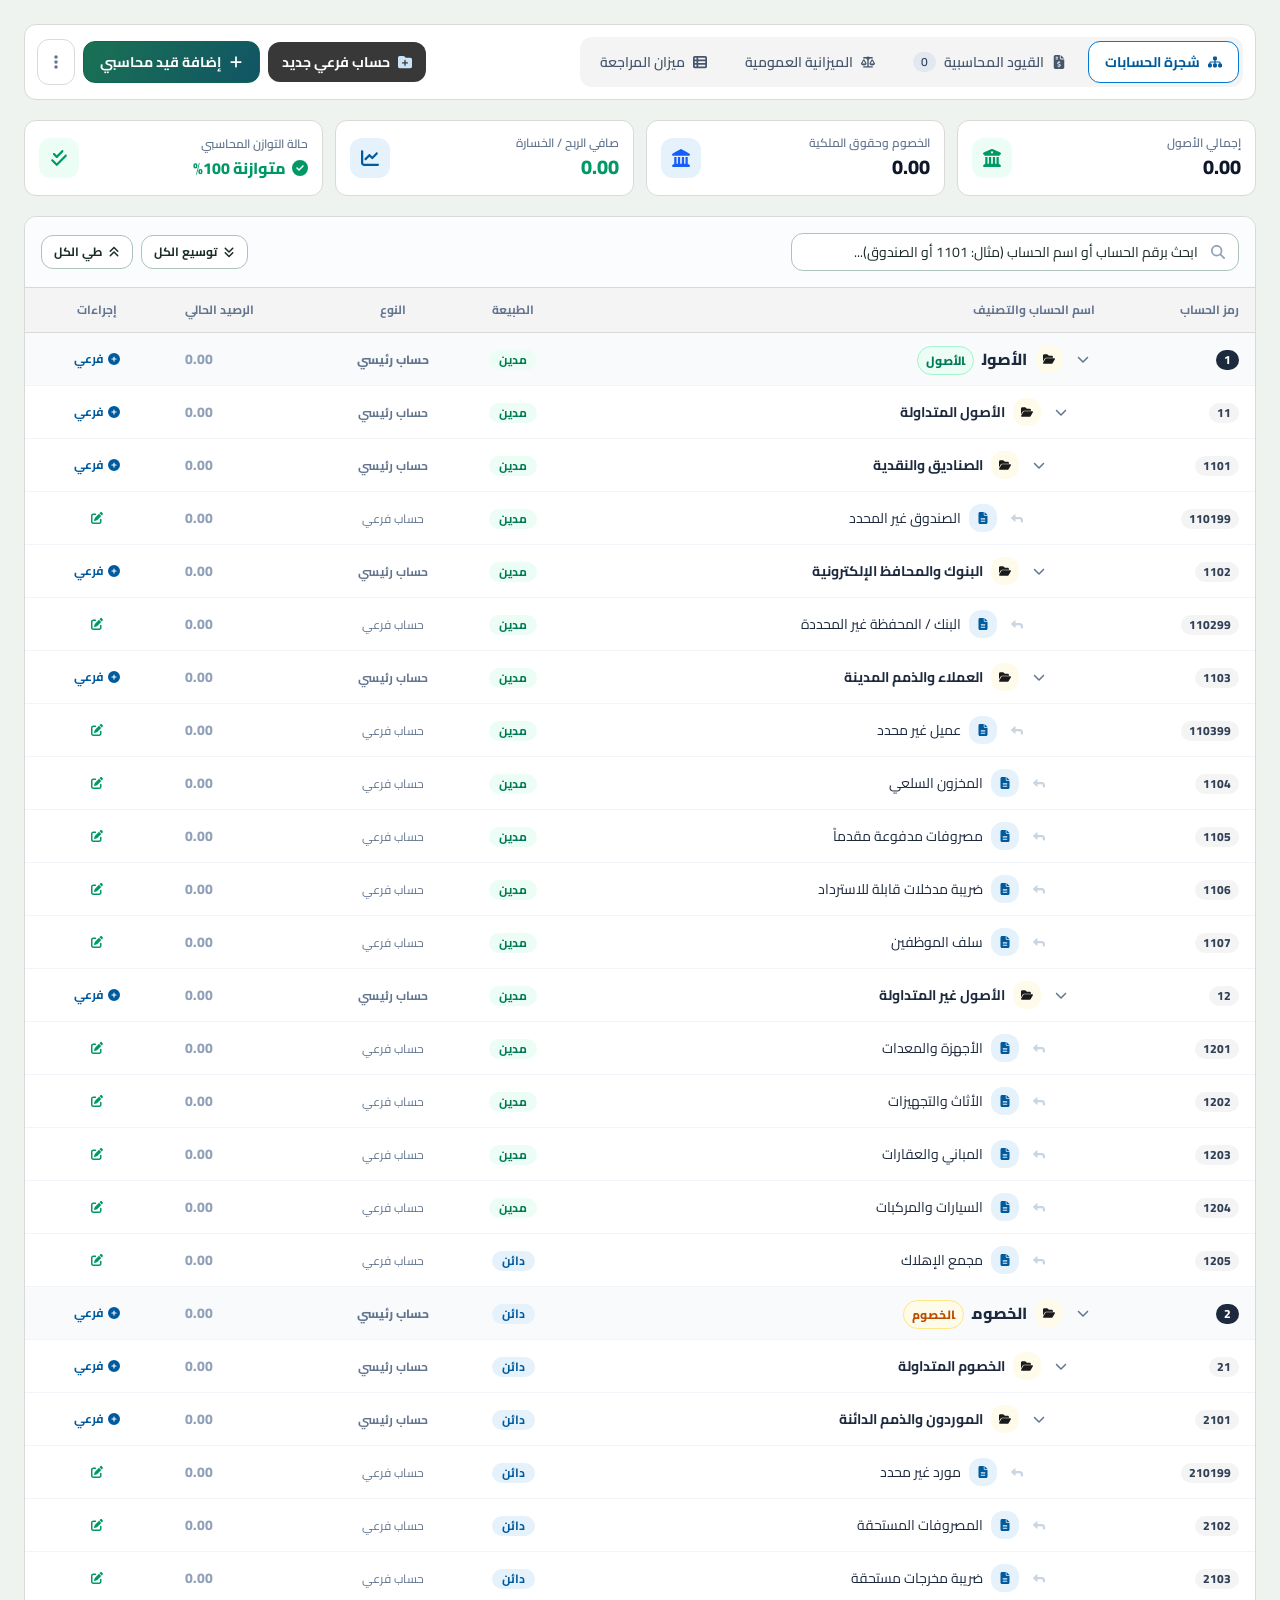
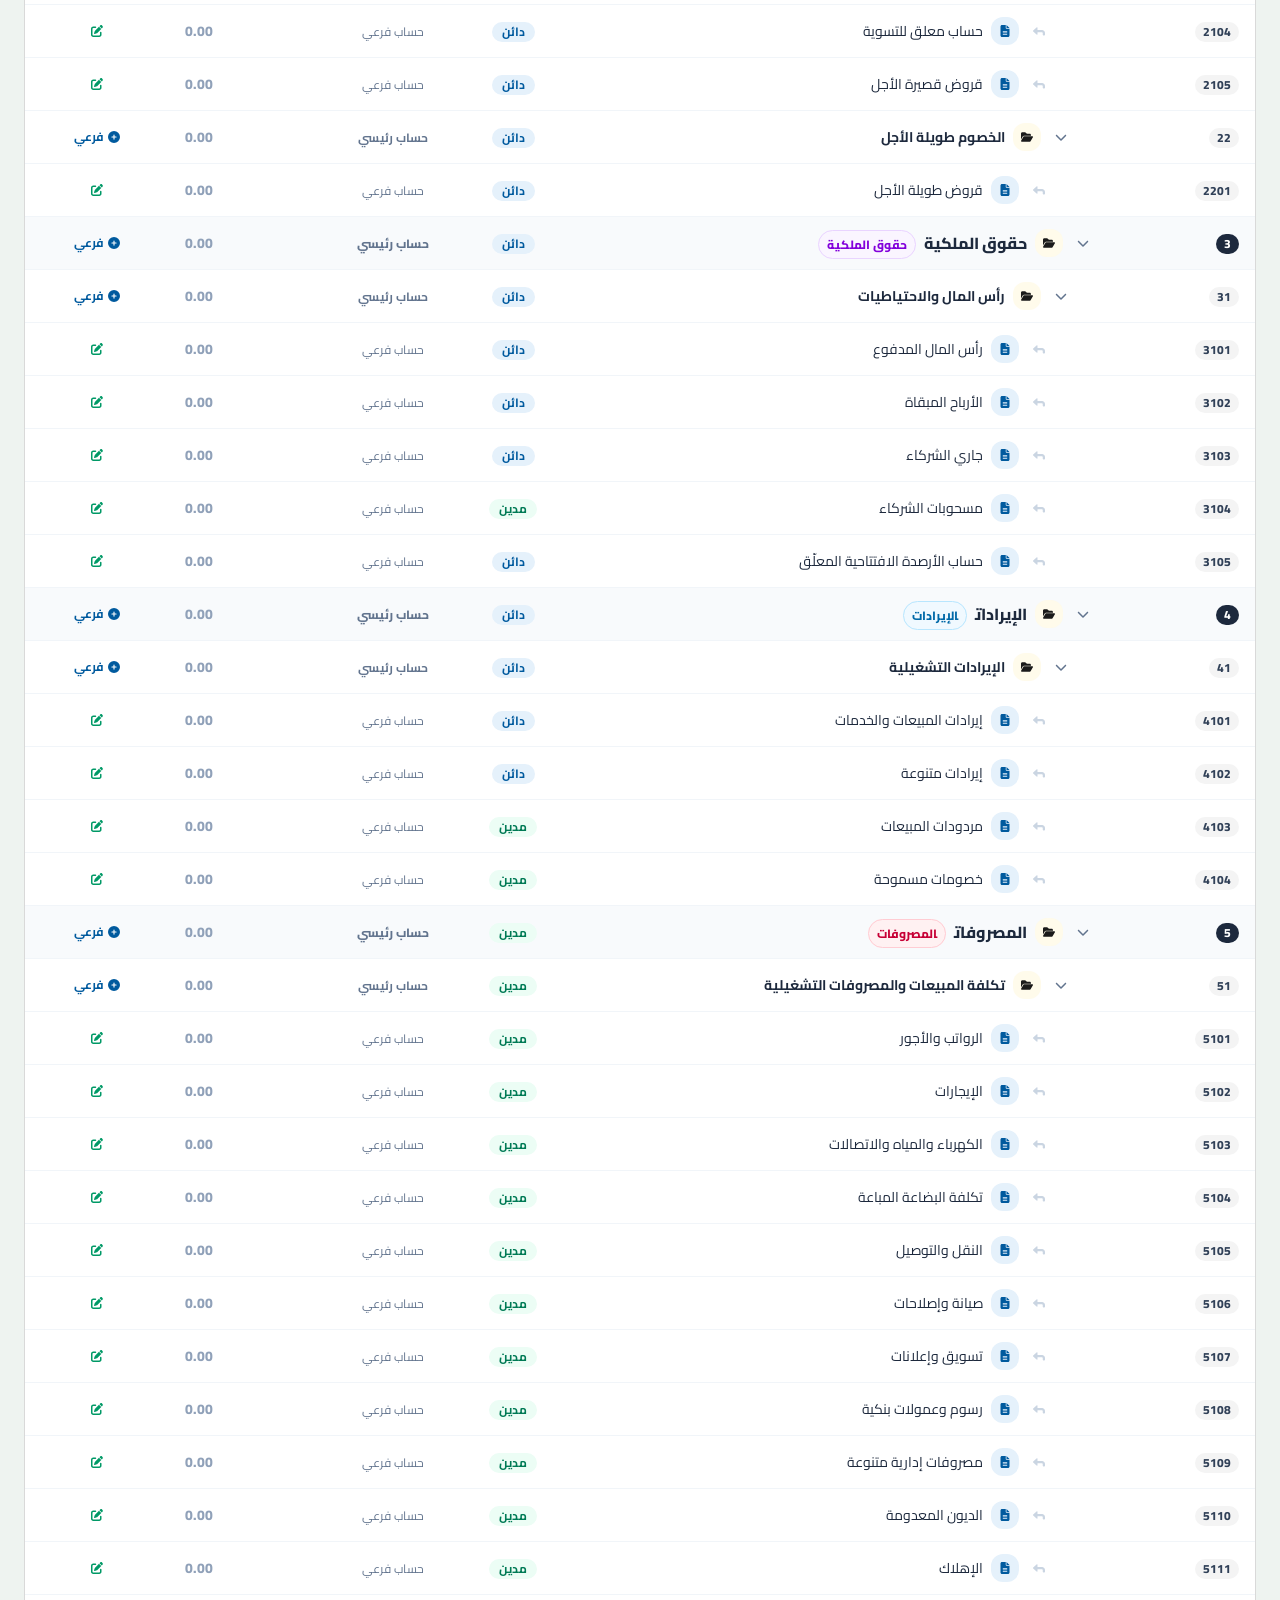
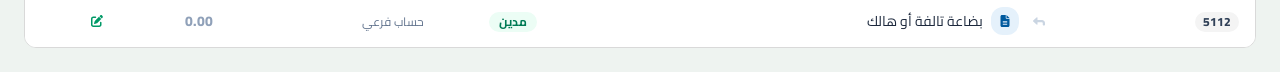
==== accounting.html @ c924f735 "Add files via upload" ====
<!DOCTYPE html>
<html lang="ar" dir="rtl" class="theme-win10 ct-win-accounting">
<head>
<link rel="stylesheet" href="./card-theme.css?v=21">
<script id="ct-locale-boot">(function(){
 try{
   var l=localStorage.getItem('ct-language')||'ar';
   var rtl=/^(ar|ur|fa|ku|ps|he|yi)$/.test(l);
   document.documentElement.lang=l;
   document.documentElement.dir=rtl?'rtl':'ltr';
   document.documentElement.dataset.ctDirection=rtl?'rtl':'ltr';
   if(l!=='ar')document.documentElement.setAttribute('data-ct-i18n-preparing','1');
 }catch(e){}
})();</script>
<meta charset="UTF-8">
<meta name="viewport" content="width=device-width, initial-scale=1.0">
<meta name="theme-color" content="#126454">
<title>النظام المحاسبي المتكامل — كاش توب 3</title>
<link rel="stylesheet" href="./offline-fonts.css">
<link rel="stylesheet" href="./accounting-theme.css?v=7.9.4.182">
<link rel="stylesheet" href="./windows10.css?v=20">
<link rel="stylesheet" href="./accounting-windows10.css?v=7.9.4.182">
<script src="./accounting-icons.js?v=7.9.4.182" defer></script>
<style>
.fa-icon-inline{display:inline-block;width:1em;height:1em;fill:currentColor;vertical-align:-.125em;flex-shrink:0} .fa-rotate-270{transform:rotate(270deg)}
body {font-family:'Cairo','Tajawal',sans-serif;background-color:#f8fafc;color:#0f172a}
.tabular-nums{font-variant-numeric:tabular-nums}
::-webkit-scrollbar{width:6px;height:6px}::-webkit-scrollbar-track{background:#f1f5f9}::-webkit-scrollbar-thumb{background:#cbd5e1;border-radius:9999px}::-webkit-scrollbar-thumb:hover{background:#94a3b8}
[hidden]{display:none!important}
@media print{body{background-color:#fff!important}.no-print{display:none!important}.print-only{display:block!important}.print-shadow-none{box-shadow:none!important;border:1px solid #e2e8f0!important}}
</style>
<script src="./accounting.js?v=7.9.4.182" defer></script>
<link rel="stylesheet" href="./ct-google-translate.css?v=17">
<script src="./ct-google-translate.js?v=17" defer></script>
</head>
<body class="min-h-screen antialiased selection:bg-indigo-100 selection:text-indigo-900 win10-accounting-body">
<main class="max-w-7xl mx-auto px-3 sm:px-6 py-4 sm:py-6">
  <!-- شريط التحكم: نفس كود المستخدم -->
  <div class="no-print bg-white rounded-2xl shadow-sm border border-slate-200/80 p-2.5 sm:p-3 mb-5 flex flex-col lg:flex-row items-stretch lg:items-center justify-between gap-3">
    <div class="grid grid-cols-2 sm:flex sm:flex-wrap items-center gap-1.5 bg-slate-100 p-1 rounded-xl">
      <button type="button" data-tab="coa" id="tab-btn-coa" class="tab-btn flex items-center justify-center gap-2 px-4 py-2.5 rounded-lg text-sm font-bold transition-all bg-white text-indigo-700 shadow-sm"><i class="fa-solid fa-sitemap"></i><span>شجرة الحسابات</span></button>
      <button type="button" data-tab="journal" id="tab-btn-journal" class="tab-btn flex items-center justify-center gap-2 px-4 py-2.5 rounded-lg text-sm font-semibold text-slate-600 hover:text-slate-900 transition-all"><i class="fa-solid fa-file-invoice-dollar"></i><span>القيود المحاسبية</span><span id="entry-count" class="bg-slate-200 text-slate-700 text-xs px-2 py-0.5 rounded-full tabular-nums">0</span></button>
      <button type="button" data-tab="balance" id="tab-btn-balance" class="tab-btn flex items-center justify-center gap-2 px-4 py-2.5 rounded-lg text-sm font-semibold text-slate-600 hover:text-slate-900 transition-all"><i class="fa-solid fa-scale-balanced"></i><span>الميزانية العمومية</span></button>
      <button type="button" data-tab="trial" id="tab-btn-trial" class="tab-btn flex items-center justify-center gap-2 px-4 py-2.5 rounded-lg text-sm font-semibold text-slate-600 hover:text-slate-900 transition-all"><i class="fa-solid fa-table-list"></i><span>ميزان المراجعة</span></button>
    </div>
    <div class="flex flex-wrap items-center justify-between sm:justify-end gap-2">
      <button type="button" id="new-account" class="flex-1 sm:flex-none inline-flex items-center justify-center gap-2 px-3.5 py-2.5 bg-slate-800 hover:bg-slate-900 text-white text-xs sm:text-sm font-bold rounded-xl transition shadow-sm"><i class="fa-solid fa-folder-plus text-indigo-300"></i><span>حساب فرعي جديد</span></button>
      <button type="button" id="new-journal" class="flex-1 sm:flex-none inline-flex items-center justify-center gap-2 px-4 py-2.5 bg-indigo-600 hover:bg-indigo-700 text-white text-xs sm:text-sm font-bold rounded-xl transition shadow-sm shadow-indigo-200"><i class="fa-solid fa-plus"></i><span>إضافة قيد محاسبي</span></button>
      <div class="relative" id="data-menu-wrap">
        <button type="button" id="data-menu-btn" title="خيارات البيانات" class="p-2.5 text-slate-500 hover:text-slate-800 hover:bg-slate-100 rounded-xl border border-slate-200 transition"><i class="fa-solid fa-ellipsis-vertical px-1"></i></button>
        <div id="data-menu-dropdown" hidden class="absolute left-0 mt-2 w-56 bg-white rounded-xl shadow-xl border border-slate-200 py-1.5 z-40">
          <button type="button" id="reload-data" class="w-full text-right px-4 py-2.5 text-xs font-semibold text-slate-700 hover:bg-slate-50 flex items-center gap-2.5"><i class="fa-solid fa-rotate-left text-indigo-500"></i><span>تحديث البيانات الفعلية</span></button>
          <div class="px-3 py-2 border-t border-slate-100">
            <label for="as-of" class="block text-xs font-bold text-slate-600 mb-1">حتى تاريخ</label><input type="date" id="as-of" class="w-full px-3 py-2 bg-white border border-slate-200 rounded-xl text-xs focus:outline-none focus:border-indigo-500">
          </div>
          <div class="px-3 py-2">
            <label for="fiscal-filter" class="block text-xs font-bold text-slate-600 mb-1">السنة المالية</label><select id="fiscal-filter" class="w-full px-3 py-2 bg-white border border-slate-200 rounded-xl text-xs focus:outline-none focus:border-indigo-500"><option value="all">جميع الفترات</option></select>
          </div>
          <div class="px-3 py-2">
            <label for="origin-filter" class="block text-xs font-bold text-slate-600 mb-1">مصدر القيود</label><select id="origin-filter" class="w-full px-3 py-2 bg-white border border-slate-200 rounded-xl text-xs focus:outline-none focus:border-indigo-500"><option value="all">كل المصادر</option><option value="auto">حركات البرنامج التلقائية</option><option value="manual">القيود اليدوية</option></select>
          </div>
          <p id="live-status" class="px-3 pt-2 text-xs text-slate-500 border-t border-slate-100 leading-relaxed">تُحتسب الأرصدة من بيانات الشركة</p>
        </div>
      </div>
    </div>
  </div>

  <!-- بطاقات مؤشرات مالية؛ نسخ نفس بناء المستخدم -->
  <div class="no-print grid grid-cols-2 lg:grid-cols-4 gap-3 mb-5">
    <div class="bg-white rounded-2xl p-3.5 border border-slate-200/80 shadow-sm flex items-center justify-between"><div><p class="text-xs font-semibold text-slate-500">إجمالي الأصول</p><p id="kpi-assets" class="text-lg sm:text-xl font-extrabold text-slate-900 tabular-nums mt-0.5">0.00</p></div><div class="w-10 h-10 rounded-xl bg-emerald-50 text-emerald-600 flex items-center justify-center text-lg"><i class="fa-solid fa-building-columns"></i></div></div>
    <div class="bg-white rounded-2xl p-3.5 border border-slate-200/80 shadow-sm flex items-center justify-between"><div><p class="text-xs font-semibold text-slate-500">الخصوم وحقوق الملكية</p><p id="kpi-right" class="text-lg sm:text-xl font-extrabold text-slate-900 tabular-nums mt-0.5">0.00</p></div><div class="w-10 h-10 rounded-xl bg-blue-50 text-blue-600 flex items-center justify-center text-lg"><i class="fa-solid fa-landmark"></i></div></div>
    <div class="bg-white rounded-2xl p-3.5 border border-slate-200/80 shadow-sm flex items-center justify-between"><div><p class="text-xs font-semibold text-slate-500">صافي الربح / الخسارة</p><p id="kpi-profit" class="text-lg sm:text-xl font-extrabold text-emerald-600 tabular-nums mt-0.5">0.00</p></div><div class="w-10 h-10 rounded-xl bg-indigo-50 text-indigo-600 flex items-center justify-center text-lg"><i class="fa-solid fa-chart-line"></i></div></div>
    <div class="bg-white rounded-2xl p-3.5 border border-slate-200/80 shadow-sm flex items-center justify-between"><div><p class="text-xs font-semibold text-slate-500">حالة التوازن المحاسبي</p><p id="kpi-balanced" class="text-sm sm:text-base font-extrabold text-emerald-600 mt-1 flex items-center gap-1.5"><i class="fa-solid fa-circle-check"></i> متوازنة 100%</p><span id="balance-diff-label" hidden></span></div><div id="kpi-balance-icon-box" class="w-10 h-10 rounded-xl bg-emerald-50 text-emerald-600 flex items-center justify-center text-lg"><i class="fa-solid fa-check-double"></i></div></div>
  </div>
  <div id="coverage-notice" class="no-print bg-amber-50 border border-amber-200 text-amber-900 px-4 py-3 rounded-xl mb-4 text-xs font-semibold leading-6" hidden></div>

  <!-- شجرة الحسابات -->
  <section id="panel-coa" class="tab-view space-y-4">
    <div class="bg-white rounded-2xl shadow-sm border border-slate-200/80 overflow-hidden">
      <div class="p-4 border-b border-slate-100 flex flex-col sm:flex-row items-stretch sm:items-center justify-between gap-3 bg-slate-50/50">
        <div class="relative flex-1 max-w-md"><i class="fa-solid fa-magnifying-glass absolute right-3.5 top-1/2 -translate-y-1/2 text-slate-400 text-sm"></i><input type="text" id="coa-search" placeholder="ابحث برقم الحساب أو اسم الحساب (مثال: 1101 أو الصندوق)..." class="w-full pr-10 pl-4 py-2 bg-white border border-slate-200 rounded-xl text-sm focus:outline-none focus:ring-2 focus:ring-indigo-500/20 focus:border-indigo-500 transition"></div>
        <div class="flex items-center gap-2 self-end sm:self-auto"><button type="button" id="expand-all" class="px-3 py-2 text-xs font-bold text-slate-600 hover:text-indigo-700 bg-white hover:bg-indigo-50 border border-slate-200 rounded-xl transition flex items-center gap-1.5"><i class="fa-solid fa-angles-down"></i> توسيع الكل</button><button type="button" id="collapse-all" class="px-3 py-2 text-xs font-bold text-slate-600 hover:text-indigo-700 bg-white hover:bg-indigo-50 border border-slate-200 rounded-xl transition flex items-center gap-1.5"><i class="fa-solid fa-angles-up"></i> طي الكل</button></div>
      </div>
      <div class="overflow-x-auto"><table class="w-full text-right border-collapse"><thead><tr class="bg-slate-50 border-b border-slate-200 text-slate-500 text-xs font-bold uppercase"><th class="py-3.5 px-4 w-36">رمز الحساب</th><th class="py-3.5 px-4">اسم الحساب والتصنيف</th><th class="py-3.5 px-4 w-28 text-center">الطبيعة</th><th class="py-3.5 px-4 w-32 text-center hidden md:table-cell">النوع</th><th class="py-3.5 px-4 w-40 text-left">الرصيد الحالي</th><th class="py-3.5 px-4 w-36 text-center no-print">إجراءات</th></tr></thead><tbody id="coa-body" class="divide-y divide-slate-100 text-sm"></tbody></table></div>
    </div>
  </section>

  <!-- القيود -->
  <section id="panel-journal" class="tab-view space-y-4" hidden>
    <div class="bg-white rounded-2xl shadow-sm border border-slate-200/80 overflow-hidden">
      <div class="p-4 border-b border-slate-100 flex flex-col sm:flex-row items-stretch sm:items-center justify-between gap-3 bg-slate-50/50">
        <div><h2 class="text-base font-extrabold text-slate-800">سجل القيود اليومية المرحلة</h2><p class="text-xs text-slate-500 mt-0.5">جميع القيود متوازنة وتؤثر مباشرة على أرصدة شجرة الحسابات والميزانية</p></div>
        <div class="flex items-center gap-2"><div class="relative flex-1 sm:w-64"><i class="fa-solid fa-magnifying-glass absolute right-3 top-1/2 -translate-y-1/2 text-slate-400 text-xs"></i><input type="text" id="journal-search" placeholder="بحث في البيان أو رقم القيد..." class="w-full pr-9 pl-3 py-2 bg-white border border-slate-200 rounded-xl text-xs focus:outline-none focus:ring-2 focus:ring-indigo-500/20 focus:border-indigo-500"></div><button type="button" id="journal-add-inside" class="px-4 py-2 bg-indigo-600 hover:bg-indigo-700 text-white text-xs font-bold rounded-xl transition flex items-center gap-1.5 shrink-0"><i class="fa-solid fa-plus"></i> قيد جديد</button></div>
      </div>
      <div id="journal-body" class="p-4 space-y-3"></div>
    </div>
  </section>

  <!-- الميزانية العمومية -->
  <section id="panel-balance" class="tab-view space-y-4" hidden>
    <div class="bg-white rounded-2xl shadow-sm border border-slate-200/80 p-4 sm:p-6 print-shadow-none">
      <div class="flex flex-col sm:flex-row sm:items-center justify-between gap-4 pb-5 border-b border-slate-200">
        <div><div class="flex items-center gap-2.5"><span class="w-3 h-3 rounded-full bg-indigo-600"></span><h2 class="text-xl font-extrabold text-slate-900">قائمة المركز المالي (الميزانية العمومية)</h2></div><p class="text-xs text-slate-500 mt-1" id="balance-date">كما في تاريخ: <span class="font-bold text-slate-700" id="bs-report-date"></span> — الأرقام محسوبة آلياً من أرصدة شجرة الحسابات</p></div>
        <div class="no-print flex items-center gap-2"><span id="balance-status" class="px-3.5 py-2 rounded-xl text-xs font-extrabold bg-emerald-50 text-emerald-700 border border-emerald-200 flex items-center gap-1.5"><i class="fa-solid fa-check-circle"></i> الميزانية متوازنة</span><button type="button" data-print class="px-4 py-2 bg-slate-800 hover:bg-slate-900 text-white text-xs font-bold rounded-xl transition flex items-center gap-2"><i class="fa-solid fa-print"></i> طباعة / تصدير PDF</button></div>
      </div>
      <div class="grid grid-cols-1 lg:grid-cols-2 gap-6 mt-6">
        <div class="border border-slate-200 rounded-2xl overflow-hidden flex flex-col justify-between"><div><div class="bg-emerald-600 text-white px-4 py-3 flex items-center justify-between"><span class="font-extrabold text-sm flex items-center gap-2"><i class="fa-solid fa-coins"></i> أولاً: الأصول (Assets)</span><span class="text-xs bg-emerald-700/70 px-2.5 py-0.5 rounded-lg">جانب الموجودات</span></div><div id="balance-assets" class="p-4 space-y-3 text-sm"></div></div><div class="bg-emerald-50 border-t-2 border-emerald-200 px-4 py-3.5 flex items-center justify-between"><span class="font-extrabold text-emerald-950 text-sm">إجمالي الأصول</span><span id="balance-total-assets" class="font-extrabold text-lg text-emerald-700 tabular-nums">0.00</span></div></div>
        <div class="border border-slate-200 rounded-2xl overflow-hidden flex flex-col justify-between"><div><div class="bg-indigo-600 text-white px-4 py-3 flex items-center justify-between"><span class="font-extrabold text-sm flex items-center gap-2"><i class="fa-solid fa-scale-balanced"></i> ثانياً: الخصوم وحقوق الملكية</span><span class="text-xs bg-indigo-700/70 px-2.5 py-0.5 rounded-lg">جانب المطلوبات</span></div><div id="balance-right" class="p-4 space-y-4 text-sm"></div></div><div class="bg-indigo-50 border-t-2 border-indigo-200 px-4 py-3.5 flex items-center justify-between"><span class="font-extrabold text-indigo-950 text-sm">إجمالي الخصوم وحقوق الملكية</span><span id="balance-total-right" class="font-extrabold text-lg text-indigo-700 tabular-nums">0.00</span></div></div>
      </div>
    </div>
  </section>

  <!-- ميزان المراجعة -->
  <section id="panel-trial" class="tab-view space-y-4" hidden>
    <div class="bg-white rounded-2xl shadow-sm border border-slate-200/80 overflow-hidden">
      <div class="p-4 border-b border-slate-100 flex items-center justify-between bg-slate-50/50"><div><h2 class="text-base font-extrabold text-slate-800">ميزان المراجعة بالأرصدة (للحسابات الفرعية)</h2><p class="text-xs text-slate-500">التحقق من تساوي إجمالي الأرصدة المدينة مع إجمالي الأرصدة الدائنة</p></div><button type="button" data-print class="no-print px-3.5 py-2 bg-slate-800 hover:bg-slate-900 text-white text-xs font-bold rounded-xl transition flex items-center gap-1.5"><i class="fa-solid fa-print"></i> طباعة</button></div>
      <div class="overflow-x-auto"><table class="w-full text-right border-collapse"><thead><tr class="bg-slate-50 border-b border-slate-200 text-slate-600 text-xs font-bold"><th class="py-3 px-4 w-32">رمز الحساب</th><th class="py-3 px-4">اسم الحساب</th><th class="py-3 px-4 w-32">التصنيف</th><th class="py-3 px-4 w-40 text-left text-emerald-700">رصيد مدين</th><th class="py-3 px-4 w-40 text-left text-indigo-700">رصيد دائن</th></tr></thead><tbody id="trial-body" class="divide-y divide-slate-100 text-sm"></tbody><tfoot class="bg-slate-100 border-t-2 border-slate-300 font-extrabold text-sm"><tr><td colspan="3" class="py-3.5 px-4 text-slate-800">الإجمالي العام لميزان المراجعة</td><td id="trial-debit" class="py-3.5 px-4 text-left text-emerald-700 tabular-nums text-base">0.00</td><td id="trial-credit" class="py-3.5 px-4 text-left text-indigo-700 tabular-nums text-base">0.00</td></tr></tfoot></table></div>
    </div>
  </section>
</main>

<!-- نافذة الحساب بنفس تنسيق المستخدم -->
<div id="account-modal" class="ct-modal-layer fixed inset-0 bg-slate-900/50 z-[9999] items-center justify-center p-3 sm:p-4" hidden>
  <div class="ct-account-modal-panel bg-white rounded-2xl shadow-2xl border border-slate-200 w-full max-w-lg overflow-hidden animate-fade-in">
    <div class="px-5 py-4 bg-slate-50 border-b border-slate-200 flex items-center justify-between"><h3 id="account-modal-title" class="text-base font-extrabold text-slate-800 flex items-center gap-2"><i class="fa-solid fa-folder-plus text-indigo-600"></i><span>إضافة حساب فرعي جديد</span></h3><button type="button" data-close="account-modal" class="text-slate-400 hover:text-slate-700 p-1 rounded-lg transition"><i class="fa-solid fa-xmark text-lg"></i></button></div>
    <form id="account-form" class="p-5 space-y-4"><input type="hidden" id="account-edit-id">
      <div><label class="block text-xs font-bold text-slate-700 mb-1.5">الحساب الأب (الرئيسي)</label><select id="account-parent" required class="w-full px-3.5 py-2.5 bg-slate-50 border border-slate-200 rounded-xl text-sm font-semibold focus:outline-none focus:ring-2 focus:ring-indigo-500/20 focus:border-indigo-500"></select></div>
      <div class="grid grid-cols-1 sm:grid-cols-2 gap-3.5"><div><label class="block text-xs font-bold text-slate-700 mb-1.5">رقم / رمز الحساب</label><input id="account-code" required maxlength="32" autocomplete="off" placeholder="مثال: 1104" class="w-full px-3.5 py-2.5 bg-white border border-slate-200 rounded-xl text-sm font-bold tabular-nums focus:outline-none focus:ring-2 focus:ring-indigo-500/20 focus:border-indigo-500"></div><div><label class="block text-xs font-bold text-slate-700 mb-1.5">طبيعة الحساب</label><select id="account-nature" required class="w-full px-3.5 py-2.5 bg-white border border-slate-200 rounded-xl text-sm font-semibold focus:outline-none focus:ring-2 focus:ring-indigo-500/20 focus:border-indigo-500"><option value="debit">مدين (Debit)</option><option value="credit">دائن (Credit)</option></select></div></div>
      <div><label class="block text-xs font-bold text-slate-700 mb-1.5">اسم الحساب</label><input id="account-name" required maxlength="120" autocomplete="off" placeholder="مثال: بنك الراجحي - حساب جاري" class="w-full px-3.5 py-2.5 bg-white border border-slate-200 rounded-xl text-sm focus:outline-none focus:ring-2 focus:ring-indigo-500/20 focus:border-indigo-500"></div>
      <div class="grid grid-cols-1 sm:grid-cols-2 gap-3.5"><div><label class="block text-xs font-bold text-slate-700 mb-1.5">نوع الحساب في الشجرة</label><select id="account-group" class="w-full px-3.5 py-2.5 bg-white border border-slate-200 rounded-xl text-sm font-semibold focus:outline-none focus:ring-2 focus:ring-indigo-500/20 focus:border-indigo-500"><option value="false">حساب فرعي (يقبل قيود وحركات)</option><option value="true">حساب رئيسي تجميعي (مجلد)</option></select></div><div id="opening-balance-wrapper"><label class="block text-xs font-bold text-slate-700 mb-1.5">رصيد افتتاحي (اختياري)</label><input id="account-opening" type="number" step="0.01" min="0" value="0" class="w-full px-3.5 py-2.5 bg-white border border-slate-200 rounded-xl text-sm tabular-nums focus:outline-none focus:ring-2 focus:ring-indigo-500/20 focus:border-indigo-500"></div></div>
      <p id="opening-balance-hint" class="text-xs text-slate-500 bg-slate-50 p-2.5 rounded-xl border border-slate-100"><i class="fa-solid fa-circle-info text-indigo-500 ml-1"></i> عند إدخال رصيد افتتاحي، سيقوم النظام بإنشاء قيد افتتاحي متوازن مقابل حساب الأرصدة الافتتاحية للتسوية.</p>
      <div class="pt-2 flex items-center justify-end gap-2 border-t border-slate-100"><button type="button" data-close="account-modal" class="px-4 py-2.5 text-xs font-bold text-slate-600 hover:bg-slate-100 rounded-xl transition">إلغاء</button><button type="submit" class="px-5 py-2.5 bg-indigo-600 hover:bg-indigo-700 text-white text-xs font-bold rounded-xl transition shadow-sm">حفظ الحساب</button></div>
    </form>
  </div>
</div>

<!-- نافذة قيد مزدوج بنفس تنسيق المستخدم -->
<div id="journal-modal" class="ct-modal-layer fixed inset-0 bg-slate-900/50 z-[9999] items-center justify-center p-3 sm:p-4" hidden>
  <div class="ct-journal-modal-panel bg-white rounded-2xl shadow-2xl border border-slate-200 w-full max-w-4xl max-h-[92vh] flex flex-col overflow-hidden">
    <div class="px-5 py-4 bg-slate-50 border-b border-slate-200 flex items-center justify-between shrink-0"><h3 class="text-base font-extrabold text-slate-800 flex items-center gap-2"><i class="fa-solid fa-file-invoice-dollar text-indigo-600"></i><span>إضافة قيد محاسبي جديد (القيد المزدوج)</span></h3><button type="button" data-close="journal-modal" class="text-slate-400 hover:text-slate-700 p-1 rounded-lg transition"><i class="fa-solid fa-xmark text-lg"></i></button></div>
    <div class="p-4 sm:p-5 overflow-y-auto space-y-4 flex-1">
      <div class="grid grid-cols-1 sm:grid-cols-12 gap-3 bg-slate-50/70 p-3.5 rounded-xl border border-slate-200/70"><div class="sm:col-span-3"><label class="block text-xs font-bold text-slate-700 mb-1">رقم القيد</label><input id="je-number" readonly class="w-full px-3 py-2 bg-slate-100 border border-slate-200 rounded-xl text-sm font-extrabold text-indigo-700 tabular-nums"></div><div class="sm:col-span-3"><label class="block text-xs font-bold text-slate-700 mb-1">تاريخ القيد</label><input type="date" id="je-date" required class="w-full px-3 py-2 bg-white border border-slate-200 rounded-xl text-sm font-semibold focus:outline-none focus:border-indigo-500"></div><div class="sm:col-span-6"><label class="block text-xs font-bold text-slate-700 mb-1">البيان العام للقيد</label><input id="je-description" required maxlength="220" placeholder="مثال: سداد إيجار المكتب لشهر نوفمبر بشيك..." class="w-full px-3 py-2 bg-white border border-slate-200 rounded-xl text-sm focus:outline-none focus:border-indigo-500"></div></div>
      <div class="border border-slate-200 rounded-xl overflow-hidden"><div class="overflow-x-auto"><table class="w-full text-right border-collapse"><thead><tr class="bg-slate-100 border-b border-slate-200 text-slate-600 text-xs font-bold"><th class="py-2.5 px-3 min-w-[220px]">الحساب الفرعي</th><th class="py-2.5 px-3 w-36 text-center">مدين (Debit)</th><th class="py-2.5 px-3 w-36 text-center">دائن (Credit)</th><th class="py-2.5 px-3 min-w-[160px]">ملاحظة السطر</th><th class="py-2.5 px-2 w-10 text-center"></th></tr></thead><tbody id="je-lines" class="divide-y divide-slate-100 text-sm"></tbody></table></div><div class="p-2.5 bg-slate-50 border-t border-slate-200 flex items-center justify-between"><button type="button" id="add-je-line" class="px-3 py-1.5 bg-white hover:bg-indigo-50 text-indigo-700 border border-indigo-200 rounded-lg text-xs font-bold transition flex items-center gap-1.5"><i class="fa-solid fa-plus"></i> إضافة سطر جديد</button><span class="text-xs text-slate-500">ملاحظة: يمكن اختيار الحسابات الفرعية فقط في القيود</span></div></div>
      <div id="je-balance-banner" class="p-3.5 rounded-xl border flex flex-col sm:flex-row items-center justify-between gap-3 bg-slate-50 border-slate-200"><div class="flex items-center gap-6"><div><span class="text-xs text-slate-500 block">إجمالي المدين</span><span id="je-debit" class="text-base font-extrabold text-emerald-700 tabular-nums">0.00</span></div><div class="h-8 w-px bg-slate-200"></div><div><span class="text-xs text-slate-500 block">إجمالي الدائن</span><span id="je-credit" class="text-base font-extrabold text-indigo-700 tabular-nums">0.00</span></div><div class="h-8 w-px bg-slate-200"></div><div><span class="text-xs text-slate-500 block">الفرق</span><span id="je-diff" class="text-base font-extrabold text-slate-800 tabular-nums">0.00</span></div></div><div id="je-status" class="px-3.5 py-1.5 rounded-xl text-xs font-extrabold flex items-center gap-1.5 bg-slate-200 text-slate-700"><i class="fa-solid fa-circle-info"></i> أدخل المبالغ للتحقق</div></div>
    </div>
    <div class="px-5 py-3.5 bg-slate-50 border-t border-slate-200 flex items-center justify-end gap-2 shrink-0"><button type="button" data-close="journal-modal" class="px-4 py-2.5 text-xs font-bold text-slate-600 hover:bg-slate-200/70 rounded-xl transition">إلغاء</button><button type="button" id="save-je" disabled class="px-6 py-2.5 bg-indigo-600 disabled:bg-slate-300 disabled:cursor-not-allowed hover:bg-indigo-700 text-white text-xs font-bold rounded-xl transition shadow-sm flex items-center gap-2"><i class="fa-solid fa-check"></i> ترحيل وحفظ القيد</button></div>
  </div>
</div>

<div id="toast-container" class="fixed bottom-4 left-4 z-50 flex flex-col gap-2 pointer-events-none" role="status" aria-live="polite"></div><div id="toast" hidden></div>
<div id="confirm-modal" class="ct-modal-layer fixed inset-0 bg-slate-900/50 z-[10000] items-center justify-center p-3 sm:p-4" hidden>
  <div class="ct-confirm-modal-panel bg-white rounded-2xl shadow-xl border border-slate-200 max-w-sm w-full p-5 space-y-4"><div class="flex items-start gap-3"><div class="w-10 h-10 rounded-xl bg-rose-50 text-rose-600 flex items-center justify-center shrink-0 text-lg"><i class="fa-solid fa-triangle-exclamation"></i></div><div><h4 id="confirm-title" class="text-sm font-extrabold text-slate-900">تأكيد الإجراء</h4><p id="confirm-message" class="text-xs text-slate-600 mt-1 leading-relaxed">هل أنت متأكد من المتابعة؟</p></div></div><div class="flex items-center justify-end gap-2 pt-2"><button type="button" id="confirm-cancel-btn" class="px-4 py-2 text-xs font-bold text-slate-600 hover:bg-slate-100 rounded-xl transition">تراجع</button><button type="button" id="confirm-ok-btn" class="px-4 py-2 text-xs font-bold bg-rose-600 hover:bg-rose-700 text-white rounded-xl transition">نعم، متأكد</button></div></div>
</div>
</body>
</html>
---- card-theme.css ----
/* Screen theme. Printing and the desktop window layout retain their own rules. */
@layer cash-top-cards, cash-top-win10;

@layer cash-top-cards {
  @media screen {
    html.theme-win10 {
      --win-font: Cairo, "Segoe UI", Tahoma, sans-serif !important;
      --card-canvas: #eef3f0;
      --card-line: #d3e1db;
      --card-shadow: 0 5px 15px rgb(28 66 52 / 8%);
      --card-green: linear-gradient(125deg, #197253, #115465);
      --card-blue: linear-gradient(135deg, #2871b6, #234e91);
      --card-amber: linear-gradient(135deg, #a96b0d, #895014);
      --card-plum: linear-gradient(135deg, #7758a4, #58377d);
      --card-berry: linear-gradient(135deg, #b93470, #8f2357);
      --card-teal: linear-gradient(135deg, #237c80, #145366);
      --win-desktop: var(--card-green) !important;
      --win-window: var(--card-canvas) !important;
      --win-hover: #edf6f1 !important;
      --win-active: #d6eddf !important;
      --win-border: #adc2b9 !important;
      --win-divider: var(--card-line) !important;
      --win-text: #1a2c26 !important;
      --win-muted: #566a62 !important;
      --win-accent: #126454 !important;
      --win-accent-hover: #14574d !important;
      --win-accent-active: #12483e !important;
      --win-menu-shadow: 0 10px 30px rgb(23 57 45 / 16%) !important;
      --win-window-shadow: 0 20px 55px rgb(16 55 43 / 24%) !important;
      --color-violet-50: #eef8f3 !important;
      --color-violet-100: #dff2e8 !important;
      --color-violet-200: #c1e4d5 !important;
      --color-violet-300: #9dcfbf !important;
      --color-violet-400: #75ae9b !important;
      --color-violet-500: #357c6b !important;
      --color-violet-600: #126454 !important;
      --color-violet-700: #14574d !important;
      --color-violet-800: #12483e !important;
      --color-violet-900: #103a34 !important;
      --color-violet-950: #0a2620 !important;
    }

    .theme-win10 :is(.card, .panel, .balance-card, .summary-card, .support-card, .osd-kpi,
      .osd-action, .oscar-product-card, .ct-checkout-rail, .ct-products-cart, .ct-invoice-card,
      .dist-card, .dist-panel, .dist-table-wrap, #products-table-container, #customers-table-card,
      .ct-products-search-row, .ct-product-info, .customer-detail-panel, .auth2-card, .auth2-dropzone) {
      border-radius: 18px !important;
      border-color: var(--card-line) !important;
      box-shadow: var(--card-shadow) !important;
    }

    .theme-win10 :is(button, .btn, .pay-btn, input[type="submit"]) {
      border-radius: 10px !important;
    }
    .theme-win10 :is(input:not([type]), input[type="text"], input[type="search"], input[type="number"],
      input[type="email"], input[type="password"], input[type="tel"], input[type="url"], input[type="date"],
      input[type="time"], input[type="month"], input[type="week"], input[type="datetime-local"],
      textarea, select, .searchable-dropdown-root > button, .auth2-select-trigger):not(.sr-only) {
      border-radius: 11px !important;
    }
    .theme-win10 :is(input, textarea, select):focus-visible:not([type="hidden"], [type="checkbox"], [type="radio"]) {
      outline: 2px solid #286f5d !important;
      outline-offset: 1px;
    }
    .theme-win10 :is(button, a[href]):focus-visible {
      outline: 2px solid #1b6556 !important;
      outline-offset: 2px !important;
    }
    .theme-win10 :is([data-ct-sell], .ct-apply-payment, .auth2-primary, .btn.primary,
      button.primary, .pay-btn, .ct-pos-free-item-btn, button.bg-violet-600, input[type="submit"]):not(:disabled) {
      background: var(--card-green) !important;
      color: #fff !important;
      border-color: #17624f !important;
    }
    .theme-win10 :is([data-ct-sell], .ct-apply-payment, .auth2-primary, .btn.primary,
      button.primary, .pay-btn, .ct-pos-free-item-btn, button.bg-violet-600, input[type="submit"]):hover:not(:disabled) {
      background: #14574d !important;
    }

    .theme-win10 :is(#main-header, body > .top, .win10-portal > header) {
      background: #fafffc !important;
      border-color: var(--card-line) !important;
      box-shadow: 0 4px 16px rgb(21 65 48 / 8%) !important;
    }
    .theme-win10 #main-header :is(.ct-page-heading, .oscar-header-title) { font-weight: 850 !important; }
    .theme-win10 #main-header .oscar-header-icon { color: #185646 !important; }
    .theme-win10 #main-header :is(.ct-header-branch-link, .ct-nav-active, .ct-nav-group > [aria-expanded="true"]) {
      color: #12483e !important;
      background: #e1f1e8 !important;
      border-color: #c4e2d3 !important;
    }
    .theme-win10 :is(.ct-nav-menu, .searchable-dropdown-panel, .auth2-select-menu, .cash-action-menu, .ct-language-panel, [role="menu"]) {
      border-radius: 14px !important;
      padding: 5px !important;
    }
    .theme-win10 .ct-theme-mobile-price { display: none; }
    .theme-win10 :is(.ct-nav-menu > button, .cash-action-menu > button, .ct-language-panel > button, [role="option"]) {
      border-radius: 8px !important;
    }

    .theme-win10 :is(.ct-win-window, .product-editor-modal-panel, .customer-editor-modal-panel,
      .ct-payment-dialog, .expense-entry-modal, .ct-record-filter-dialog, .dist-modal) {
      border-radius: 18px !important;
      box-shadow: var(--win-window-shadow) !important;
    }
    .theme-win10 .ct-win-window[data-ct-win-state="maximized"] { border-radius: 0 !important; }
    .theme-win10 :is(.product-editor-modal-panel, .customer-editor-modal-panel, .customer-detail-panel) {
      background: #f7faf8 !important;
    }
    .theme-win10 :is(.product-editor-modal-panel, .customer-editor-modal-panel, .customer-detail-panel)
      :is(.native-modal-topbar, .customer-editor-topbar, header) {
      background: #e2f1ea !important;
      color: #12483e !important;
      border-color: #d0e6d9 !important;
    }
    .theme-win10 :is(.ct-desktop-taskbar, .ct-inventory-count-toolbar, .ct-mobile-sale-head) {
      border-color: var(--card-line) !important;
    }
    .theme-win10 .ct-mobile-sale-head {
      background: var(--card-green) !important;
      color: #fff !important;
    }
    .theme-win10 .osd-segment {
      background: #f1f7f4 !important;
      color: #285044 !important;
    }
    .theme-win10 .osd-segment.active {
      background: #126454 !important;
      color: #fff !important;
    }

    .theme-win10 .ct-sales-highlight {
      background: var(--card-green) !important;
      border-color: #17624f !important;
      color: #fff !important;
    }
    .theme-win10 .ct-sales-highlight :is(h2, .osd-kpi-value, .osd-kpi-value small, .osd-kpi-bottom) {
      color: #fff !important;
    }
    .theme-win10 .ct-sales-highlight :is(.osd-icon-tile, .osd-trend) {
      background: #ffffff24 !important;
      color: #fff !important;
      border-radius: 12px !important;
    }
    .theme-win10 .osd-kpi:not(.ct-sales-highlight) .osd-icon-tile {
      border-radius: 12px !important;
      background: #dcefeb !important;
      color: #1a6153 !important;
    }
    .theme-win10 .osd-kpi-grid .osd-kpi:nth-child(2) { background: #fff4df !important; border-color: #eed3a0 !important; }
    .theme-win10 .osd-kpi-grid .osd-kpi.debt { background: #faeaf1 !important; border-color: #ebc3d7 !important; }
    .theme-win10 .osd-kpi-grid .osd-kpi.stock { background: #e7f0fb !important; border-color: #c4d8f0 !important; }
    .theme-win10 .osd-kpi-grid .ct-r11-kpi:nth-child(3n) { background: #e3f2ed !important; }
    .theme-win10 .osd-kpi-grid .ct-r11-kpi:nth-child(3n + 1) { background: #f4edfb !important; }
    .theme-win10 .osd-insight { background: var(--card-teal) !important; border-color: transparent !important; color: #fff !important; }
    .theme-win10 .osd-insight :is(p, .osd-insight-top, .osd-insight-foot, .osd-insight-foot strong) { color: #fff !important; }

    .theme-win10 :is(.ct-mobile-overview, .ct-pos-mobile-warehouse) { display: none; }
    .theme-win10 [data-section] {
      --tile-fill: var(--card-green);
      --tile-border: #bfded1;
    }
    .theme-win10 [data-section]:is([data-section="sales"], [data-section="purchases"], [data-section="branches"], [data-section="products"], [data-section="employees"]) {
      --tile-fill: var(--card-blue);
      --tile-border: #bbd1e8;
    }
    .theme-win10 [data-section]:is([data-section="inventory"], [data-section="accounts"], [data-section="barcodes"]) {
      --tile-fill: var(--card-amber);
      --tile-border: #ebd2a8;
    }
    .theme-win10 [data-section]:is([data-section="more"], [data-section="categories"], [data-section="accounting"], [data-section="financial_years"], [data-section="restaurant_tables"], [data-section="settings"]) {
      --tile-fill: var(--card-plum);
      --tile-border: #d9c9e9;
    }
    .theme-win10 [data-section]:is([data-section="customers"], [data-section="expenses"], [data-section="price_groups"], [data-section="trash"]) {
      --tile-fill: var(--card-berry);
      --tile-border: #ecc2d5;
    }
    .theme-win10 [data-section]:is([data-section="suppliers"], [data-section="distribution"], [data-section="vouchers"], [data-section="message_templates"]) {
      --tile-fill: var(--card-teal);
      --tile-border: #b5dce0;
    }
    .theme-win10 button.osd-action {
      background: #fff !important;
      color: var(--win-text) !important;
      border-color: var(--tile-border) !important;
      border-radius: 16px !important;
    }
    .theme-win10 .osd-action-icon {
      background: var(--tile-fill) !important;
      color: #fff !important;
      border-radius: 12px !important;
    }
    .theme-win10 .osd-action-icon svg { color: inherit !important; }
    .theme-win10 .osd-action:is(:hover, :focus-visible) { background: var(--win-hover) !important; }
    .theme-win10 .ct-customer-summary > div {
      border-radius: 13px !important;
      background: #e7f2ef !important;
      border-color: #cbe3d9 !important;
    }
    .theme-win10 .ct-customer-summary > div:first-child {
      background: var(--card-green) !important;
      color: #fff !important;
      border-color: transparent !important;
    }
    .theme-win10 .ct-customer-summary[data-balance="due"] > div:first-child {
      background: var(--card-berry) !important;
    }
    .theme-win10 .ct-customer-summary > div:first-child :is(span, strong) { color: #fff !important; }

    html.theme-win10.ct-win-accounting,
    .theme-win10.ct-win-accounting .win10-accounting-body { background: var(--card-canvas) !important; }
    .theme-win10.ct-win-accounting .win10-accounting-body { font-family: var(--win-font) !important; }
    .theme-win10.ct-win-accounting .win10-accounting-body :is(button, input, select, textarea, .rounded-md, .rounded-lg, .rounded-xl, .rounded-2xl) {
      border-radius: 12px !important;
    }
    .theme-win10 .win10-accounting-body :is(button.bg-indigo-600, button.bg-indigo-700):not(:disabled) {
      background: var(--card-green) !important;
    }
  }

  @media screen and (min-width: 1024px) {
    .theme-win10 #main-header .ct-nav-group > button {
      border-radius: 9px !important;
      font-weight: 700 !important;
    }
    .theme-win10 #ct-pos-workspace .ct-catalog-thumb { border-radius: 7px !important; }
    .theme-win10 #ct-pos-workspace .oscar-product-card { border-radius: 11px !important; }
  }

  @media screen and (max-width: 1023px) {
    .theme-win10 #mobile-bottom-nav.cash-bottom-nav {
      background: #fafffc !important;
      border-color: var(--card-line) !important;
      box-shadow: 0 -6px 24px rgb(33 77 59 / 9%) !important;
      gap: 4px;
      padding-inline: 8px;
    }
    .theme-win10 .cash-bottom-item {
      color: #425751 !important;
      font-size: 11px;
      border-radius: 13px !important;
      gap: 3px;
    }
    .theme-win10 .cash-bottom-item.active {
      background: var(--tile-fill) !important;
      color: #fff !important;
    }
    .theme-win10 .cash-bottom-center { margin-block-start: -23px; }
    .theme-win10 .cash-bottom-center .cash-bottom-center-icon {
      background: var(--card-green) !important;
      color: #fff !important;
      border-radius: 50% !important;
      display: flex;
      flex-direction: column;
      justify-content: center;
      align-items: center;
      gap: 2px;
      width: 62px;
      height: 62px;
      max-width: 100%;
      flex-shrink: 0;
      box-shadow: 0 0 0 4px #e1efe8, 0 8px 18px #14574d40 !important;
      font-size: 11px;
    }

    .theme-win10 #ct-mobile-sidebar-overlay > .mobile-sidebar-panel {
      inset: 0 !important;
      width: 100% !important;
      max-width: none !important;
      background: var(--card-canvas) !important;
      border: 0 !important;
      border-radius: 0 !important;
      text-align: start;
      animation: ct-card-page-in .18s ease-out;
    }
    .theme-win10 #main-header { display: none !important; }
    html.theme-win10 {
      --oscar-modal-header-edge: env(safe-area-inset-top, 0px);
    }
    .theme-win10 .ct-drawer-toolbar {
      flex: 0 0 auto;
      display: flex;
      align-items: center;
      justify-content: flex-end;
      gap: 6px;
      padding: max(6px, env(safe-area-inset-top)) clamp(12px, 4vw, 24px) 6px;
    }
    .theme-win10 .ct-drawer-toolbar button {
      position: static;
      display: grid;
      place-items: center;
      min-width: 36px;
      height: 36px;
      background: #fff !important;
      color: #165447 !important;
      border: 1px solid var(--card-line) !important;
      border-radius: 10px !important;
    }
    .theme-win10 .ct-drawer-brand { margin: 0 clamp(12px, 4vw, 24px) 8px; }
    .theme-win10 .ct-drawer-brand > div {
      background: var(--card-green) !important;
      padding: 12px !important;
      border: 0;
      border-radius: 18px !important;
      box-shadow: 0 8px 18px rgb(19 83 68 / 18%) !important;
    }
    .theme-win10 .ct-drawer-brand button { text-align: start; }
    .theme-win10 .ct-drawer-brand :is(.text-slate-900, .text-violet-600) { color: #fff !important; }
    .theme-win10 .ct-drawer-brand .text-slate-900 { font-size: 16px; }
    .theme-win10 .ct-drawer-brand img { border-radius: 12px !important; }
    .theme-win10 .ct-drawer-nav {
      padding: 3px clamp(12px, 4vw, 24px) 18px !important;
      display: grid;
      align-content: start;
      grid-template-columns: repeat(3, minmax(0, 1fr));
      gap: 9px;
    }
    .theme-win10 .ct-drawer-nav .ct-drawer-item {
      position: relative;
      min-width: 0;
      min-height: 92px;
      margin: 0;
      padding: 9px 4px !important;
      display: flex;
      flex-direction: column;
      align-items: center;
      justify-content: center;
      gap: 6px !important;
      text-align: center !important;
      font-size: 11px !important;
      line-height: 1.45;
      color: var(--win-text) !important;
      border: 1px solid var(--tile-border) !important;
      border-radius: 15px !important;
      background: #fff !important;
      box-shadow: var(--card-shadow) !important;
    }
    .theme-win10 .ct-drawer-nav .ct-drawer-item.is-active {
      background: #e6f4ec !important;
      border-color: #478c72 !important;
    }
    .theme-win10 .ct-drawer-label {
      display: block;
      width: 100%;
      flex: 0;
      text-align: center !important;
      overflow-wrap: anywhere;
    }
    .theme-win10 .ct-drawer-nav .ct-drawer-icon {
      width: 40px !important;
      height: 38px !important;
      background: var(--tile-fill) !important;
      color: #fff !important;
      border-radius: 11px !important;
    }
    .theme-win10 .ct-drawer-nav .ct-drawer-icon svg { width: 22px !important; height: 22px !important; color: inherit !important; }
    .theme-win10 .ct-drawer-item b {
      position: absolute;
      inset-block-start: 5px;
      inset-inline-end: 4px;
      background: #e6f2ed;
      color: #245547;
      padding: 1px 4px;
      max-width: 42%;
      overflow-wrap: anywhere;
    }
    .theme-win10 .ct-drawer-logout {
      min-height: 42px;
      margin: 5px clamp(12px, 4vw, 24px) max(8px, env(safe-area-inset-bottom));
      background: #fbeef0;
      border: 1px solid #ead0d5;
    }

    .theme-win10 .osd-root {
      direction: inherit;
      padding: 0 14px 22px;
    }
    .theme-win10 .ct-pos-mobile-warehouse {
      display: block;
      flex: 0 0 auto;
      padding: max(8px, env(safe-area-inset-top)) 12px 5px;
      background: var(--win-window);
    }
    .theme-win10 .ct-pos-mobile-warehouse .searchable-dropdown-root { max-width: 220px; }
    .theme-win10 .ct-mobile-overview {
      display: block;
      margin-bottom: 22px;
    }
    .theme-win10 .ct-home-hero {
      position: relative;
      isolation: isolate;
      overflow: hidden;
      margin-inline: -14px;
      padding: max(17px, env(safe-area-inset-top)) 14px 24px;
      border-radius: 0 0 29px 29px;
      background: linear-gradient(120deg, #107650, #075365);
      color: #fff;
    }
    .theme-win10 .ct-home-hero::before {
      content: "";
      position: absolute;
      z-index: -1;
      width: 240px;
      height: 240px;
      inset-block-start: -135px;
      inset-inline-end: -45px;
      border-radius: 50%;
      background: rgb(255 255 255 / 9%);
    }
    .theme-win10 .ct-home-top {
      display: flex;
      justify-content: space-between;
      gap: 10px;
    }
    .theme-win10 .ct-home-top > div:first-child { min-width: 0; }
    .theme-win10 .ct-home-top h1 {
      margin: 3px 0;
      overflow-wrap: anywhere;
      font-size: clamp(21px, 6.1vw, 34px);
      line-height: 1.4;
      font-weight: 900;
    }
    .theme-win10 :is(.ct-home-top p, .ct-home-top time, .ct-home-sales p, .ct-home-hero-stats span) {
      color: #e7f6f1;
      font-size: 12px;
    }
    .theme-win10 .ct-home-tools { display: grid; align-content: start; justify-items: end; gap: 5px; }
    .theme-win10 .ct-home-tools button {
      min-height: 34px;
      display: inline-flex;
      align-items: center;
      gap: 5px;
      padding: 4px 9px;
      border-radius: 100px !important;
      background: #ffffff23;
      color: white;
      font-size: 10px;
      font-weight: 800;
    }
    .theme-win10 .ct-home-tools button:focus-visible,
    .theme-win10 .ct-home-hero-stats button:focus-visible { outline-color: #fff !important; }
    .theme-win10 .ct-home-sales { margin: 24px 0 17px; }
    .theme-win10 .ct-home-sales strong {
      display: block;
      font-size: clamp(33px, 10.2vw, 61px);
      line-height: 1.2;
      margin-block-start: 4px;
      font-weight: 900;
      text-align: end;
      overflow-wrap: anywhere;
    }
    html.theme-win10[dir="ltr"] .ct-home-sales strong { text-align: start; }
    .theme-win10 .ct-home-hero-stats {
      display: grid;
      grid-auto-columns: minmax(0, 1fr);
      grid-auto-flow: column;
      gap: 7px;
    }
    .theme-win10 .ct-home-hero-stats > * {
      min-width: 0;
      display: flex;
      flex-direction: column;
      align-items: flex-start;
      gap: 3px;
      padding: 8px 9px;
      border-radius: 13px !important;
      background: #ffffff28;
      text-align: start;
      color: #fff;
    }
    .theme-win10 .ct-home-hero-stats strong { font-size: clamp(12px, 3.8vw, 22px); overflow-wrap: anywhere; }
    .theme-win10 :is(.ct-home-balances, .ct-home-quick-grid) {
      display: grid;
      gap: 9px;
      margin-block-start: 13px;
    }
    .theme-win10 .ct-home-balances { grid-template-columns: repeat(2, minmax(0, 1fr)); }
    .theme-win10 .ct-home-balances:empty, .theme-win10 .ct-home-quick-grid:empty { display: none; }
    .theme-win10 .ct-home-balance {
      min-width: 0;
      display: flex;
      flex-direction: column;
      align-items: flex-start;
      justify-content: center;
      gap: 5px;
      min-height: 67px;
      padding: 8px 10px;
      border: 1px solid;
      border-radius: 15px !important;
      box-shadow: var(--card-shadow);
      text-align: start;
      color: #1a2c26;
    }
    .theme-win10 .ct-home-balance > span { display: flex; align-items: center; gap: 5px; font-size: 11px; font-weight: 800; }
    .theme-win10 .ct-home-balance > strong { font-size: clamp(15px, 4.7vw, 24px); overflow-wrap: anywhere; }
    .theme-win10 .ct-home-cash {
      grid-column: 1 / -1;
      flex-direction: row;
      align-items: center;
      justify-content: space-between;
      min-height: 53px;
      background: #fff0d7;
      border-color: #eecb88;
    }
    .theme-win10 .ct-home-receivable { background: #e5f5ed; border-color: #b9ddce; }
    .theme-win10 .ct-home-payable { background: #fce5ee; border-color: #efbbd1; }
    .theme-win10 .ct-home-quick-grid { grid-auto-flow: column; grid-auto-columns: minmax(0, 1fr); gap: 7px; }
    .theme-win10 button.ct-home-quick {
      display: flex;
      flex-direction: column;
      align-items: center;
      justify-content: center;
      gap: 7px;
      min-height: 93px;
      min-width: 0;
      padding: 7px 3px;
      border-radius: 16px !important;
      background: var(--tile-fill);
      color: #fff;
      box-shadow: var(--card-shadow);
      font-size: clamp(10px, 3vw, 15px);
      font-weight: 900;
      text-align: center;
      overflow-wrap: anywhere;
    }
    .theme-win10 .ct-home-quick[data-section="inventory"] {
      --tile-fill: linear-gradient(135deg, #b46905, #a05a00);
    }
    .theme-win10 .ct-home-quick[data-section="purchases"] {
      --tile-fill: linear-gradient(135deg, #2477c8, #15488a);
    }
    .theme-win10 .ct-home-quick[data-section="customers"] {
      --tile-fill: linear-gradient(135deg, #d22671, #a40d55);
    }

    .theme-win10 .osd-kpi-grid { grid-template-columns: repeat(2, minmax(0, 1fr)); }
    .theme-win10 .ct-sales-highlight { grid-column: 1 / -1; padding: 18px !important; }
    .theme-win10 .ct-sales-highlight .osd-kpi-value { font-size: clamp(28px, 9vw, 46px); }
    .theme-win10 .osd-overview { margin-block: 15px; }
    .theme-win10 .osd-action {
      min-height: 84px;
      align-items: center;
    }
    .theme-win10 .osd-action > div:nth-child(2) { min-width: 0; overflow-wrap: anywhere; }
    .theme-win10 .osd-kpi-value {
      flex-wrap: wrap;
      min-width: 0;
      overflow-wrap: anywhere;
      white-space: normal;
    }
    .theme-win10 :is(.product-editor-modal-panel, .customer-editor-modal-panel) :is(input, select, textarea) { font-size: 16px; }
    .theme-win10 .ct-customer-summary > div:first-child { grid-column: 1 / -1; }
    .theme-win10 .ct-customer-summary > div:first-child strong { font-size: 28px !important; }
  }

  @media screen and (max-width: 767px) {
    .theme-win10 :is(#products-table-container, #customers-table-card) :is(tr, td) { border-color: #e4ece7 !important; }
    .theme-win10 #products-table-container tbody tr {
      padding-inline: 12px 42px;
      column-gap: 7px;
      min-height: 72px;
    }
    .theme-win10 #products-table-container td:nth-child(4) { display: none !important; }
    .theme-win10 #products-table-container td:nth-child(6) {
      grid-row: 1 / 3;
      grid-column: 2;
      text-align: center !important;
    }
    .theme-win10 #products-table-container td:nth-child(7) {
      inset-inline: auto 7px;
    }
    .theme-win10 #products-table-container td:nth-child(6) > span {
      color: #245547 !important;
      background: #eaf4ed !important;
      border-radius: 9px !important;
      padding: 3px 6px;
      display: inline-block;
      max-width: 94px;
    }
    .theme-win10 #products-table-container td:nth-child(6) > span.bg-amber-100 {
      color: #744b16 !important;
      background: #fcf0d8 !important;
    }
    .theme-win10 #products-table-container .ct-theme-mobile-price {
      display: block !important;
      color: #3d5c50;
      font-size: 12px;
      font-weight: 700;
    }
    .theme-win10 #products-table-container .ct-product-list-code { display: none; }
    .theme-win10 .ct-products-search-row {
      gap: 8px;
      padding: 9px;
    }
    .theme-win10 .ct-products-search-row > div:first-child { flex-basis: 100%; min-width: 0; }
    .theme-win10 .ct-products-search-row input { min-height: 42px; font-size: 16px; }
  }

  @media screen and (max-width: 350px) {
    .theme-win10 .ct-drawer-nav { gap: 7px; }
    .theme-win10 .cash-bottom-center .cash-bottom-center-icon { width: 52px; height: 52px; }
    .theme-win10 .cash-bottom-item { font-size: 10px; }
  }

  @keyframes ct-card-page-in {
    from { opacity: 0; transform: translateY(8px); }
    to { opacity: 1; transform: translateY(0); }
  }
  @media (prefers-reduced-motion: reduce) {
    .theme-win10 #ct-mobile-sidebar-overlay > .mobile-sidebar-panel { animation: none; }
  }
}
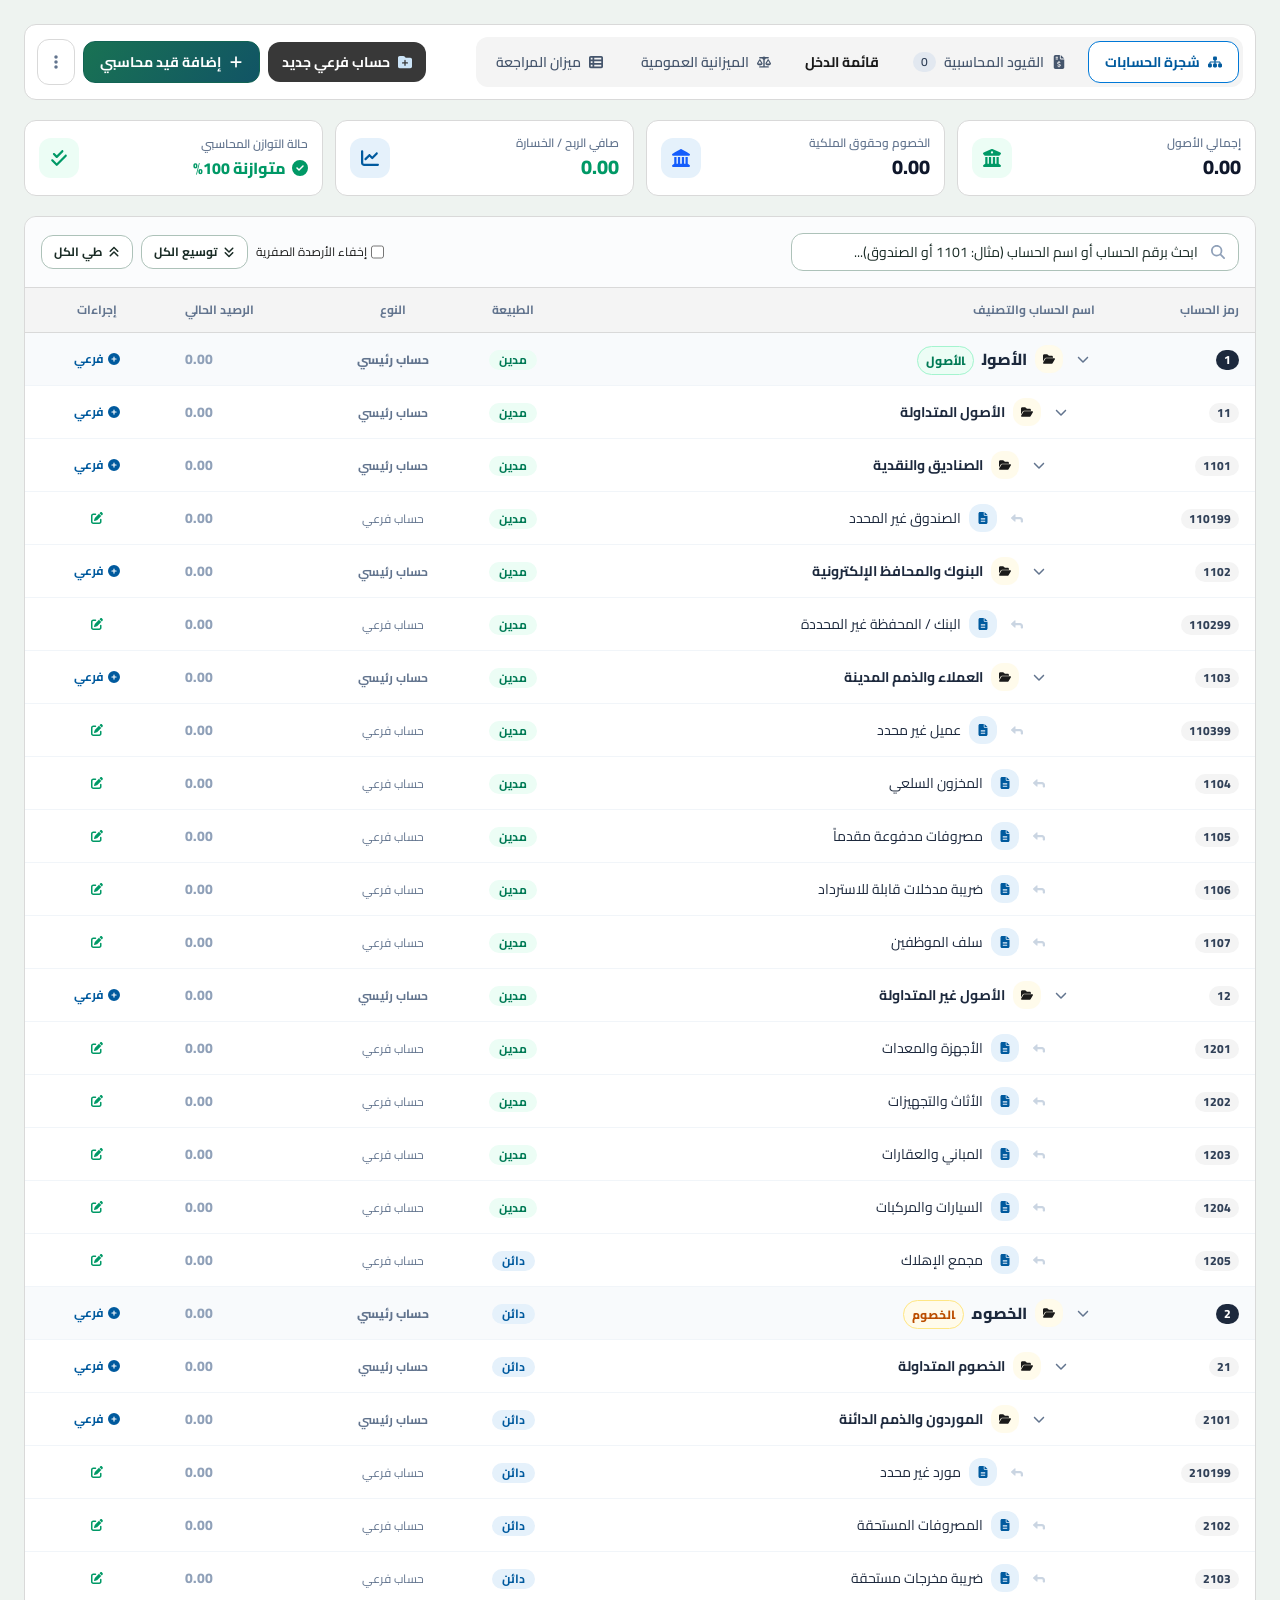
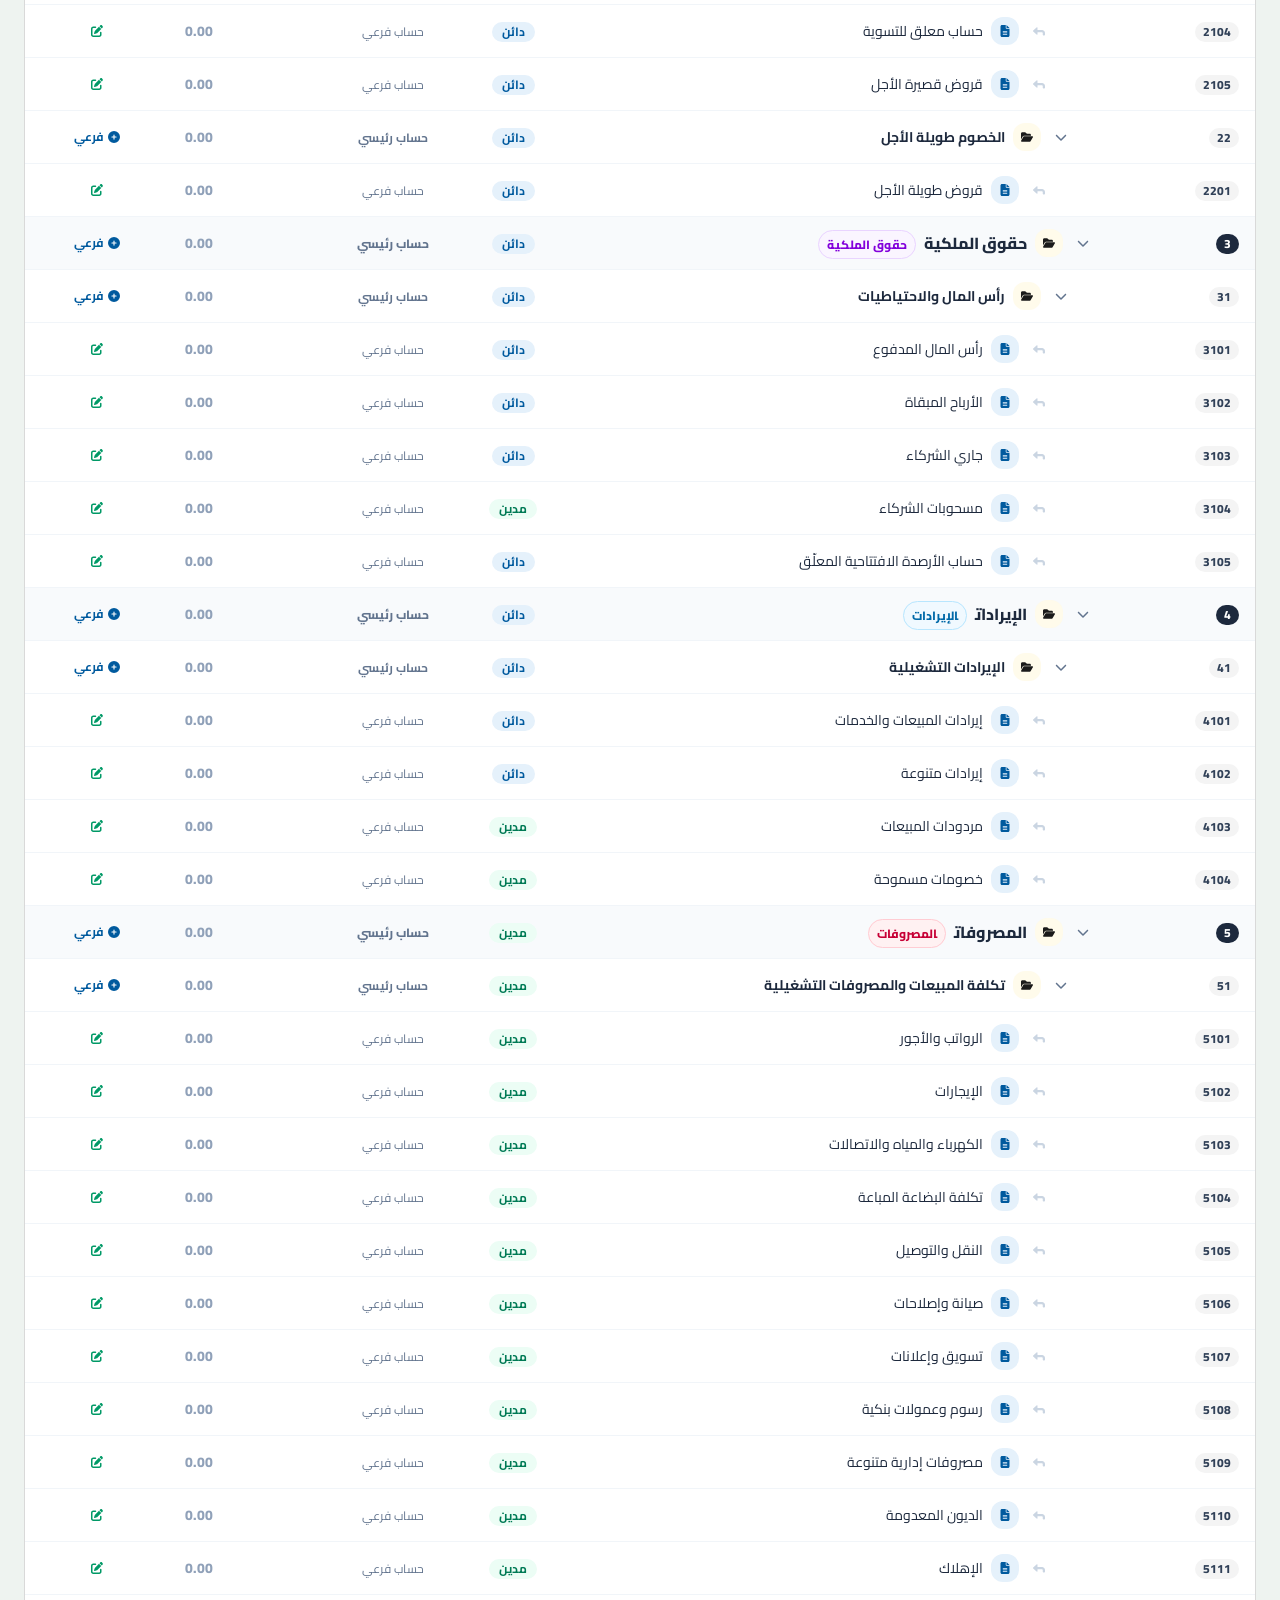
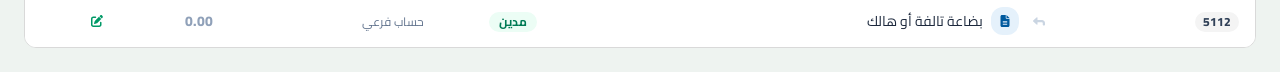
==== commit e8b0182a: "Add files via upload" ====
--- a/accounting.html
+++ b/accounting.html
@@ -29,7 +29,7 @@
 [hidden]{display:none!important}
 @media print{body{background-color:#fff!important}.no-print{display:none!important}.print-only{display:block!important}.print-shadow-none{box-shadow:none!important;border:1px solid #e2e8f0!important}}
 </style>
-<script src="./accounting.js?v=7.9.4.182" defer></script>
+<script src="./accounting.js?v=26" defer></script>
 <link rel="stylesheet" href="./ct-google-translate.css?v=17">
 <script src="./ct-google-translate.js?v=17" defer></script>
 </head>
@@ -40,7 +40,7 @@
     <div class="grid grid-cols-2 sm:flex sm:flex-wrap items-center gap-1.5 bg-slate-100 p-1 rounded-xl">
       <button type="button" data-tab="coa" id="tab-btn-coa" class="tab-btn flex items-center justify-center gap-2 px-4 py-2.5 rounded-lg text-sm font-bold transition-all bg-white text-indigo-700 shadow-sm"><i class="fa-solid fa-sitemap"></i><span>شجرة الحسابات</span></button>
       <button type="button" data-tab="journal" id="tab-btn-journal" class="tab-btn flex items-center justify-center gap-2 px-4 py-2.5 rounded-lg text-sm font-semibold text-slate-600 hover:text-slate-900 transition-all"><i class="fa-solid fa-file-invoice-dollar"></i><span>القيود المحاسبية</span><span id="entry-count" class="bg-slate-200 text-slate-700 text-xs px-2 py-0.5 rounded-full tabular-nums">0</span></button>
-      <button type="button" data-tab="balance" id="tab-btn-balance" class="tab-btn flex items-center justify-center gap-2 px-4 py-2.5 rounded-lg text-sm font-semibold text-slate-600 hover:text-slate-900 transition-all"><i class="fa-solid fa-scale-balanced"></i><span>الميزانية العمومية</span></button>
+      <button type="button" data-tab="income" class="px-3 py-2 rounded-lg text-sm font-bold">قائمة الدخل</button><button type="button" data-tab="balance" id="tab-btn-balance" class="tab-btn flex items-center justify-center gap-2 px-4 py-2.5 rounded-lg text-sm font-semibold text-slate-600 hover:text-slate-900 transition-all"><i class="fa-solid fa-scale-balanced"></i><span>الميزانية العمومية</span></button>
       <button type="button" data-tab="trial" id="tab-btn-trial" class="tab-btn flex items-center justify-center gap-2 px-4 py-2.5 rounded-lg text-sm font-semibold text-slate-600 hover:text-slate-900 transition-all"><i class="fa-solid fa-table-list"></i><span>ميزان المراجعة</span></button>
     </div>
     <div class="flex flex-wrap items-center justify-between sm:justify-end gap-2">
@@ -79,7 +79,7 @@
     <div class="bg-white rounded-2xl shadow-sm border border-slate-200/80 overflow-hidden">
       <div class="p-4 border-b border-slate-100 flex flex-col sm:flex-row items-stretch sm:items-center justify-between gap-3 bg-slate-50/50">
         <div class="relative flex-1 max-w-md"><i class="fa-solid fa-magnifying-glass absolute right-3.5 top-1/2 -translate-y-1/2 text-slate-400 text-sm"></i><input type="text" id="coa-search" placeholder="ابحث برقم الحساب أو اسم الحساب (مثال: 1101 أو الصندوق)..." class="w-full pr-10 pl-4 py-2 bg-white border border-slate-200 rounded-xl text-sm focus:outline-none focus:ring-2 focus:ring-indigo-500/20 focus:border-indigo-500 transition"></div>
-        <div class="flex items-center gap-2 self-end sm:self-auto"><button type="button" id="expand-all" class="px-3 py-2 text-xs font-bold text-slate-600 hover:text-indigo-700 bg-white hover:bg-indigo-50 border border-slate-200 rounded-xl transition flex items-center gap-1.5"><i class="fa-solid fa-angles-down"></i> توسيع الكل</button><button type="button" id="collapse-all" class="px-3 py-2 text-xs font-bold text-slate-600 hover:text-indigo-700 bg-white hover:bg-indigo-50 border border-slate-200 rounded-xl transition flex items-center gap-1.5"><i class="fa-solid fa-angles-up"></i> طي الكل</button></div>
+        <div class="flex items-center gap-2 self-end sm:self-auto"><label class="flex items-center gap-1 text-xs"><input type="checkbox" id="hide-zero"> إخفاء الأرصدة الصفرية</label><button type="button" id="expand-all" class="px-3 py-2 text-xs font-bold text-slate-600 hover:text-indigo-700 bg-white hover:bg-indigo-50 border border-slate-200 rounded-xl transition flex items-center gap-1.5"><i class="fa-solid fa-angles-down"></i> توسيع الكل</button><button type="button" id="collapse-all" class="px-3 py-2 text-xs font-bold text-slate-600 hover:text-indigo-700 bg-white hover:bg-indigo-50 border border-slate-200 rounded-xl transition flex items-center gap-1.5"><i class="fa-solid fa-angles-up"></i> طي الكل</button></div>
       </div>
       <div class="overflow-x-auto"><table class="w-full text-right border-collapse"><thead><tr class="bg-slate-50 border-b border-slate-200 text-slate-500 text-xs font-bold uppercase"><th class="py-3.5 px-4 w-36">رمز الحساب</th><th class="py-3.5 px-4">اسم الحساب والتصنيف</th><th class="py-3.5 px-4 w-28 text-center">الطبيعة</th><th class="py-3.5 px-4 w-32 text-center hidden md:table-cell">النوع</th><th class="py-3.5 px-4 w-40 text-left">الرصيد الحالي</th><th class="py-3.5 px-4 w-36 text-center no-print">إجراءات</th></tr></thead><tbody id="coa-body" class="divide-y divide-slate-100 text-sm"></tbody></table></div>
     </div>
@@ -92,12 +92,20 @@
         <div><h2 class="text-base font-extrabold text-slate-800">سجل القيود اليومية المرحلة</h2><p class="text-xs text-slate-500 mt-0.5">جميع القيود متوازنة وتؤثر مباشرة على أرصدة شجرة الحسابات والميزانية</p></div>
         <div class="flex items-center gap-2"><div class="relative flex-1 sm:w-64"><i class="fa-solid fa-magnifying-glass absolute right-3 top-1/2 -translate-y-1/2 text-slate-400 text-xs"></i><input type="text" id="journal-search" placeholder="بحث في البيان أو رقم القيد..." class="w-full pr-9 pl-3 py-2 bg-white border border-slate-200 rounded-xl text-xs focus:outline-none focus:ring-2 focus:ring-indigo-500/20 focus:border-indigo-500"></div><button type="button" id="journal-add-inside" class="px-4 py-2 bg-indigo-600 hover:bg-indigo-700 text-white text-xs font-bold rounded-xl transition flex items-center gap-1.5 shrink-0"><i class="fa-solid fa-plus"></i> قيد جديد</button></div>
       </div>
-      <div id="journal-body" class="p-4 space-y-3"></div>
+      <div id="ledger-scope" class="p-2 rounded border flex items-center gap-2" hidden><strong id="ledger-scope-name"></strong><button type="button" id="ledger-clear" class="px-2 py-1 border rounded">كل القيود</button></div><div id="journal-body" class="p-4 space-y-3"></div>
     </div>
   </section>
 
   <!-- الميزانية العمومية -->
-  <section id="panel-balance" class="tab-view space-y-4" hidden>
+  <section id="panel-income" hidden class="p-4 bg-white rounded-xl border">
+<h3 class="text-lg font-bold">القوائم المالية</h3>
+<select id="income-type" class="border rounded px-2 py-1" aria-label="نوع القائمة"><option value="income">قائمة الدخل</option><option value="flow">قائمة التدفقات النقدية</option></select>
+<div class="flex flex-wrap gap-2 py-3">
+<select id="income-scope" class="border rounded px-2 py-1" aria-label="نطاق القائمة"><option value="branch">الفرع النشط</option><option value="company">كل فروع الشركة</option></select>
+<label>من تاريخ <input id="income-from" type="date" class="border rounded px-2 py-1"></label>
+</div><table class="w-full text-sm"><thead id="flow-head" hidden><tr><th>النشاط</th><th>المقبوض</th><th>المدفوع</th><th>الصافي</th></tr></thead><tbody id="income-results"></tbody></table>
+</section>
+<section id="panel-balance" class="tab-view space-y-4" hidden>
     <div class="bg-white rounded-2xl shadow-sm border border-slate-200/80 p-4 sm:p-6 print-shadow-none">
       <div class="flex flex-col sm:flex-row sm:items-center justify-between gap-4 pb-5 border-b border-slate-200">
         <div><div class="flex items-center gap-2.5"><span class="w-3 h-3 rounded-full bg-indigo-600"></span><h2 class="text-xl font-extrabold text-slate-900">قائمة المركز المالي (الميزانية العمومية)</h2></div><p class="text-xs text-slate-500 mt-1" id="balance-date">كما في تاريخ: <span class="font-bold text-slate-700" id="bs-report-date"></span> — الأرقام محسوبة آلياً من أرصدة شجرة الحسابات</p></div>
--- a/windows10.css
+++ b/windows10.css
@@ -853,3 +853,41 @@
 @media screen and (max-width: 1023px) {
   #btn-pos-free-item.ct-pos-free-item-btn { display: none !important; }
 }
+
+@media (min-width: 1024px) {
+  .theme-win10[dir="rtl"] .ct-win-caption-controls {
+    flex-direction: row-reverse;
+    justify-content: flex-end;
+  }
+}
+
+.ct-r26-overlay {
+  z-index: 50000;
+  display: flex;
+  align-items: center;
+  justify-content: center;
+}
+.ct-r26-assistant {
+  width: min(94vw, 580px);
+}
+.ct-r26-message {
+  padding: 8px;
+  white-space: pre-wrap;
+}
+.ct-r26-message strong {
+  display: block;
+}
+@media (max-width: 767px) {
+  .theme-win10 #products-table-container tbody tr {
+    grid-template-columns: minmax(0, 1fr) minmax(0, 90px) 34px !important;
+    padding-inline: 10px !important;
+  }
+  .theme-win10 #products-table-container td:nth-child(7) {
+    position: static !important;
+    grid-row: 1 / 3;
+    grid-column: 3;
+    justify-self: end;
+    align-self: center;
+    padding-inline: 0 !important;
+  }
+}
